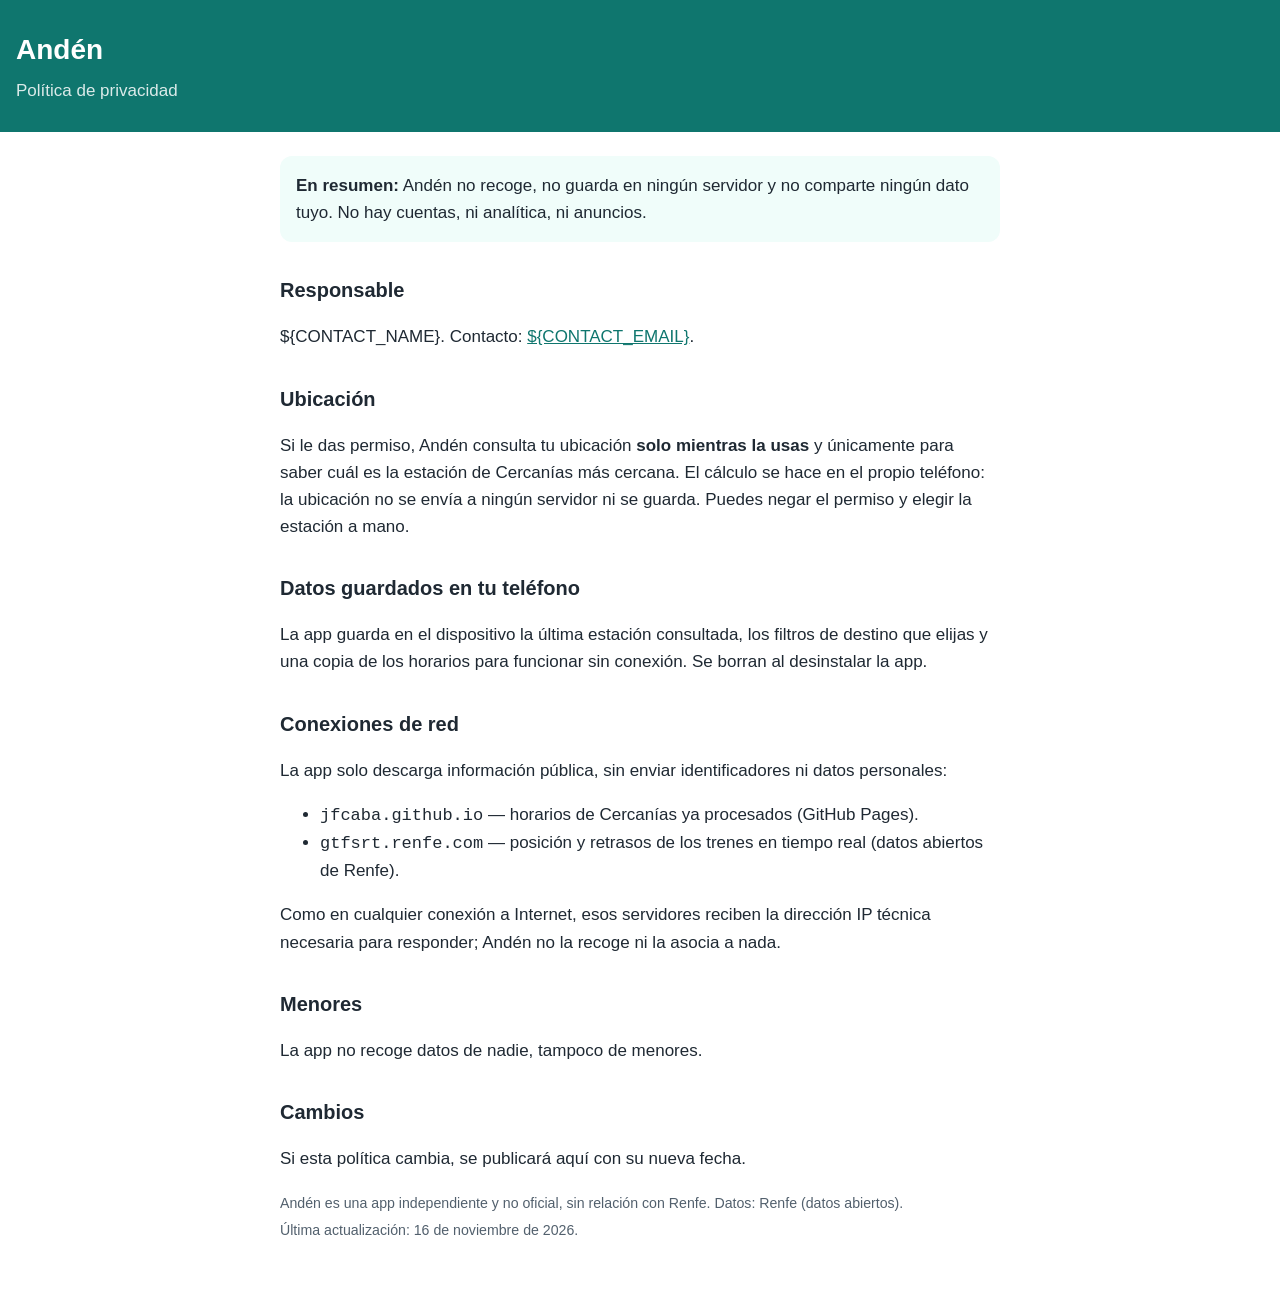
==== web/privacidad.html @ d6100a1b "feat: privacy and support pages on Pages (contact from repo variables) Co-Authored-By: Claude Opus 5" ====
<!doctype html>
<html lang="es">
<head>
<meta charset="utf-8">
<meta name="viewport" content="width=device-width, initial-scale=1">
<title>Andén · Política de privacidad</title>
<style>
  :root { --brand: #0F766E; --ink: #1f2933; --muted: #52606d; --bg: #ffffff; --card: #f0fdfa; }
  @media (prefers-color-scheme: dark) { :root { --ink: #e5e7eb; --muted: #9ca3af; --bg: #0b1514; --card: #12302d; } }
  body { margin: 0; background: var(--bg); color: var(--ink); font: 17px/1.6 -apple-system, BlinkMacSystemFont, "Segoe UI", Roboto, sans-serif; }
  header { background: var(--brand); color: #fff; padding: 28px 16px; }
  header h1 { margin: 0; font-size: 28px; }
  header p { margin: 4px 0 0; opacity: .85; }
  main { max-width: 720px; margin: 0 auto; padding: 24px 16px 48px; }
  h2 { font-size: 20px; margin-top: 32px; }
  .card { background: var(--card); border-radius: 12px; padding: 16px; }
  a { color: var(--brand); }
  @media (prefers-color-scheme: dark) { a { color: #5eead4; } }
  small { color: var(--muted); }
</style>
</head>
<body>
<header><h1>Andén</h1><p>Política de privacidad</p></header>
<main>
  <div class="card"><strong>En resumen:</strong> Andén no recoge, no guarda en ningún servidor y no comparte ningún dato tuyo. No hay cuentas, ni analítica, ni anuncios.</div>

  <h2>Responsable</h2>
  <p>${CONTACT_NAME}. Contacto: <a href="mailto:${CONTACT_EMAIL}">${CONTACT_EMAIL}</a>.</p>

  <h2>Ubicación</h2>
  <p>Si le das permiso, Andén consulta tu ubicación <strong>solo mientras la usas</strong> y únicamente para saber cuál es la estación de Cercanías más cercana. El cálculo se hace en el propio teléfono: la ubicación no se envía a ningún servidor ni se guarda. Puedes negar el permiso y elegir la estación a mano.</p>

  <h2>Datos guardados en tu teléfono</h2>
  <p>La app guarda en el dispositivo la última estación consultada, los filtros de destino que elijas y una copia de los horarios para funcionar sin conexión. Se borran al desinstalar la app.</p>

  <h2>Conexiones de red</h2>
  <p>La app solo descarga información pública, sin enviar identificadores ni datos personales:</p>
  <ul>
    <li><code>jfcaba.github.io</code> — horarios de Cercanías ya procesados (GitHub Pages).</li>
    <li><code>gtfsrt.renfe.com</code> — posición y retrasos de los trenes en tiempo real (datos abiertos de Renfe).</li>
  </ul>
  <p>Como en cualquier conexión a Internet, esos servidores reciben la dirección IP técnica necesaria para responder; Andén no la recoge ni la asocia a nada.</p>

  <h2>Menores</h2>
  <p>La app no recoge datos de nadie, tampoco de menores.</p>

  <h2>Cambios</h2>
  <p>Si esta política cambia, se publicará aquí con su nueva fecha.</p>

  <p><small>Andén es una app independiente y no oficial, sin relación con Renfe. Datos: Renfe (datos abiertos).<br>Última actualización: 16 de noviembre de 2026.</small></p>
</main>
</body>
</html>
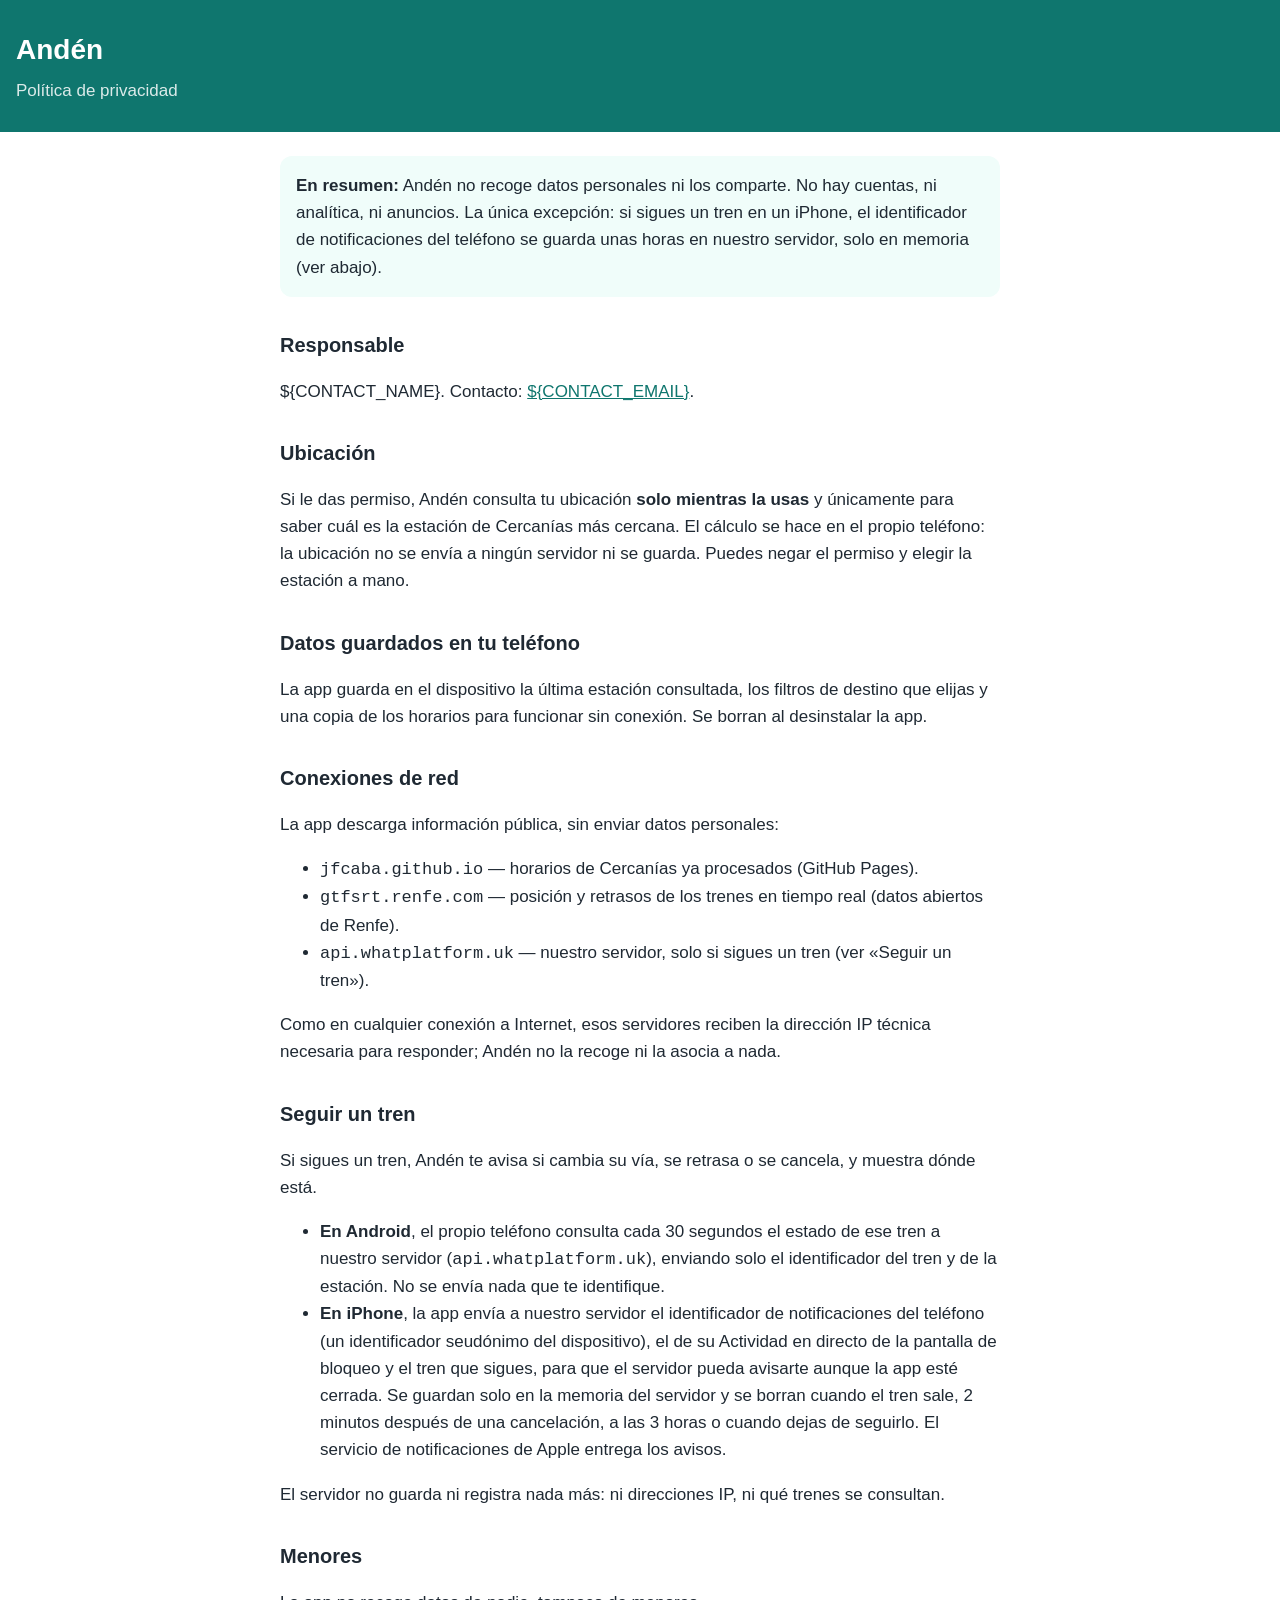
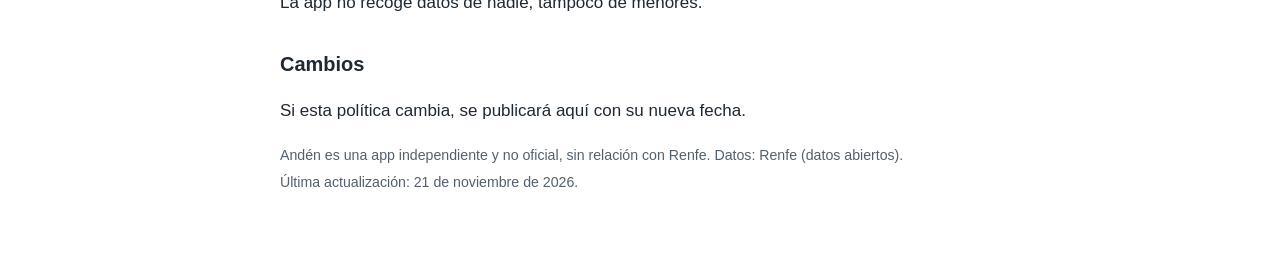
==== commit e9768915: "feat(app): follow a train, live (1.3.0+15) - Long press (or Seguir este tren) follows a train: alert" ====
--- a/web/privacidad.html
+++ b/web/privacidad.html
@@ -22,7 +22,7 @@
 <body>
 <header><h1>Andén</h1><p>Política de privacidad</p></header>
 <main>
-  <div class="card"><strong>En resumen:</strong> Andén no recoge, no guarda en ningún servidor y no comparte ningún dato tuyo. No hay cuentas, ni analítica, ni anuncios.</div>
+  <div class="card"><strong>En resumen:</strong> Andén no recoge datos personales ni los comparte. No hay cuentas, ni analítica, ni anuncios. La única excepción: si sigues un tren en un iPhone, el identificador de notificaciones del teléfono se guarda unas horas en nuestro servidor, solo en memoria (ver abajo).</div>
 
   <h2>Responsable</h2>
   <p>${CONTACT_NAME}. Contacto: <a href="mailto:${CONTACT_EMAIL}">${CONTACT_EMAIL}</a>.</p>
@@ -34,12 +34,21 @@
   <p>La app guarda en el dispositivo la última estación consultada, los filtros de destino que elijas y una copia de los horarios para funcionar sin conexión. Se borran al desinstalar la app.</p>
 
   <h2>Conexiones de red</h2>
-  <p>La app solo descarga información pública, sin enviar identificadores ni datos personales:</p>
+  <p>La app descarga información pública, sin enviar datos personales:</p>
   <ul>
     <li><code>jfcaba.github.io</code> — horarios de Cercanías ya procesados (GitHub Pages).</li>
     <li><code>gtfsrt.renfe.com</code> — posición y retrasos de los trenes en tiempo real (datos abiertos de Renfe).</li>
+    <li><code>api.whatplatform.uk</code> — nuestro servidor, solo si sigues un tren (ver «Seguir un tren»).</li>
   </ul>
   <p>Como en cualquier conexión a Internet, esos servidores reciben la dirección IP técnica necesaria para responder; Andén no la recoge ni la asocia a nada.</p>
+
+  <h2>Seguir un tren</h2>
+  <p>Si sigues un tren, Andén te avisa si cambia su vía, se retrasa o se cancela, y muestra dónde está.</p>
+  <ul>
+    <li><strong>En Android</strong>, el propio teléfono consulta cada 30 segundos el estado de ese tren a nuestro servidor (<code>api.whatplatform.uk</code>), enviando solo el identificador del tren y de la estación. No se envía nada que te identifique.</li>
+    <li><strong>En iPhone</strong>, la app envía a nuestro servidor el identificador de notificaciones del teléfono (un identificador seudónimo del dispositivo), el de su Actividad en directo de la pantalla de bloqueo y el tren que sigues, para que el servidor pueda avisarte aunque la app esté cerrada. Se guardan solo en la memoria del servidor y se borran cuando el tren sale, 2 minutos después de una cancelación, a las 3 horas o cuando dejas de seguirlo. El servicio de notificaciones de Apple entrega los avisos.</li>
+  </ul>
+  <p>El servidor no guarda ni registra nada más: ni direcciones IP, ni qué trenes se consultan.</p>
 
   <h2>Menores</h2>
   <p>La app no recoge datos de nadie, tampoco de menores.</p>
@@ -47,7 +56,7 @@
   <h2>Cambios</h2>
   <p>Si esta política cambia, se publicará aquí con su nueva fecha.</p>
 
-  <p><small>Andén es una app independiente y no oficial, sin relación con Renfe. Datos: Renfe (datos abiertos).<br>Última actualización: 16 de noviembre de 2026.</small></p>
+  <p><small>Andén es una app independiente y no oficial, sin relación con Renfe. Datos: Renfe (datos abiertos).<br>Última actualización: 21 de noviembre de 2026.</small></p>
 </main>
 </body>
 </html>
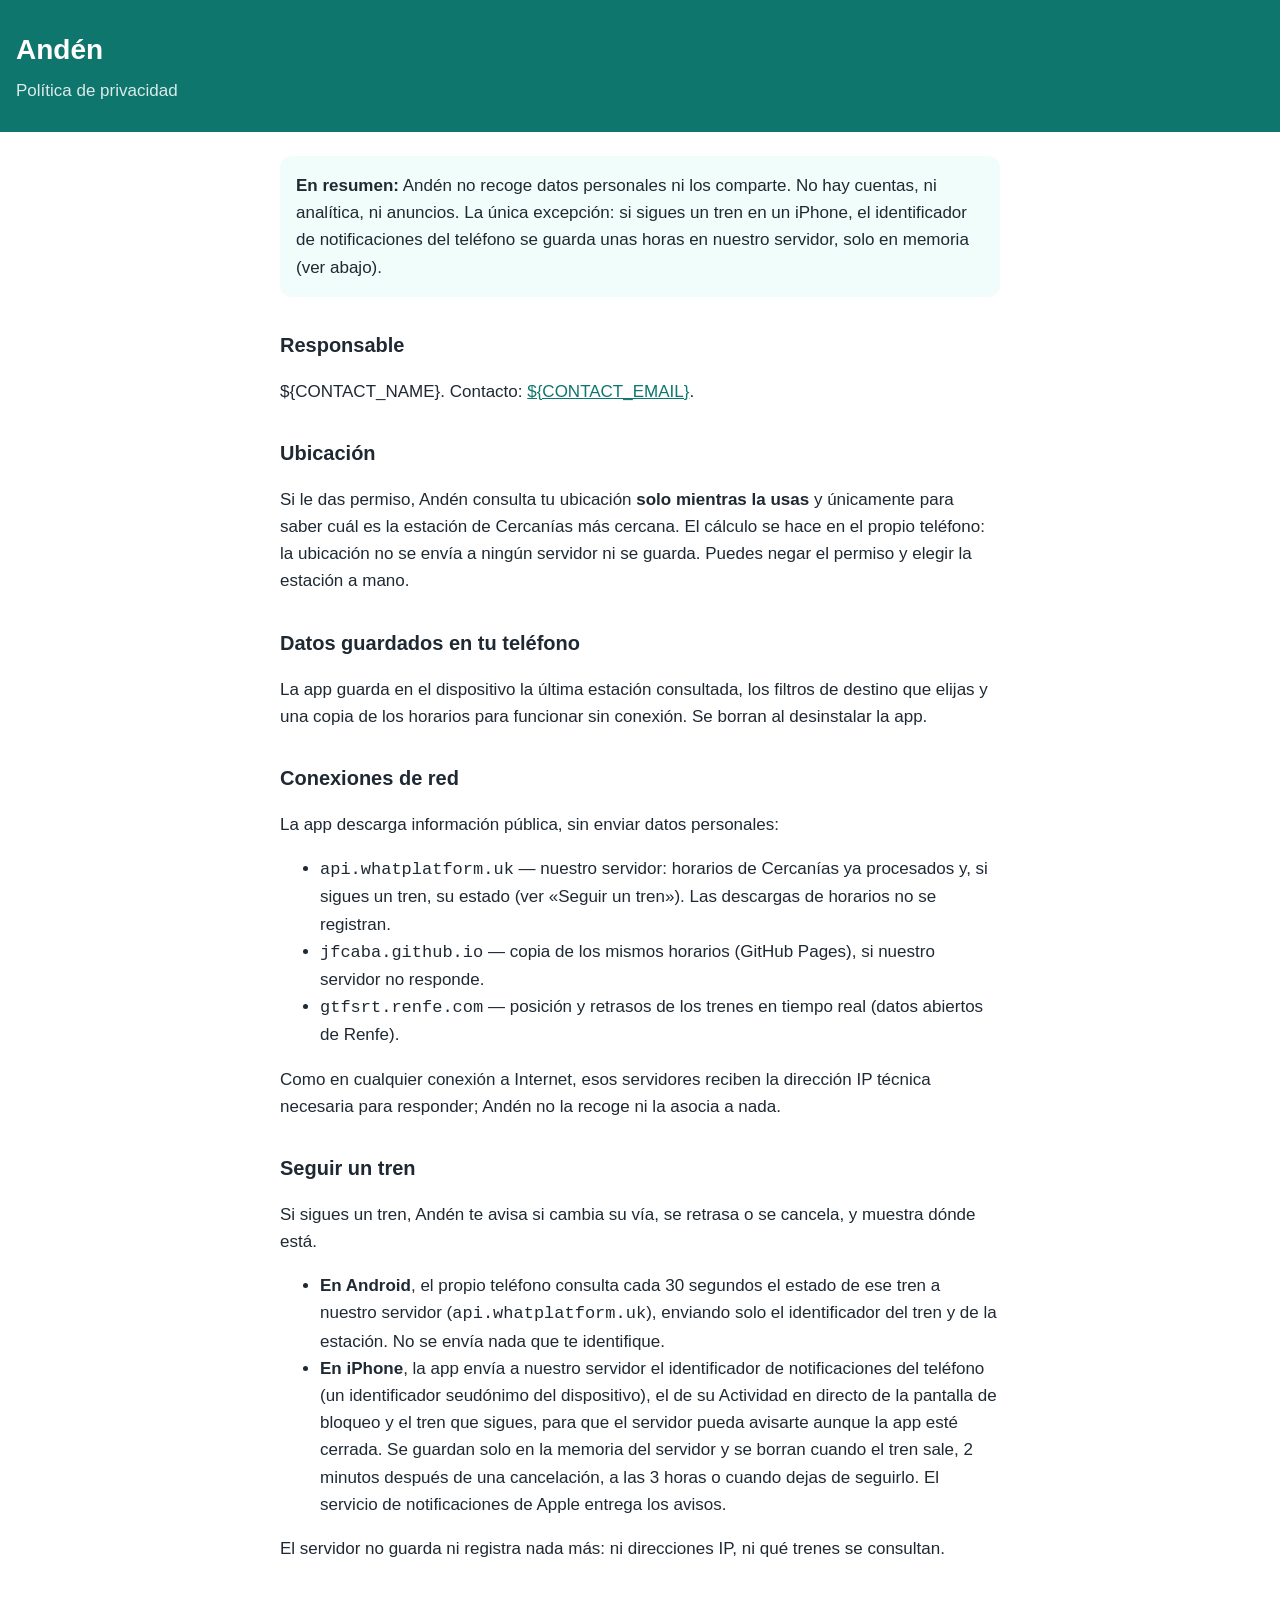
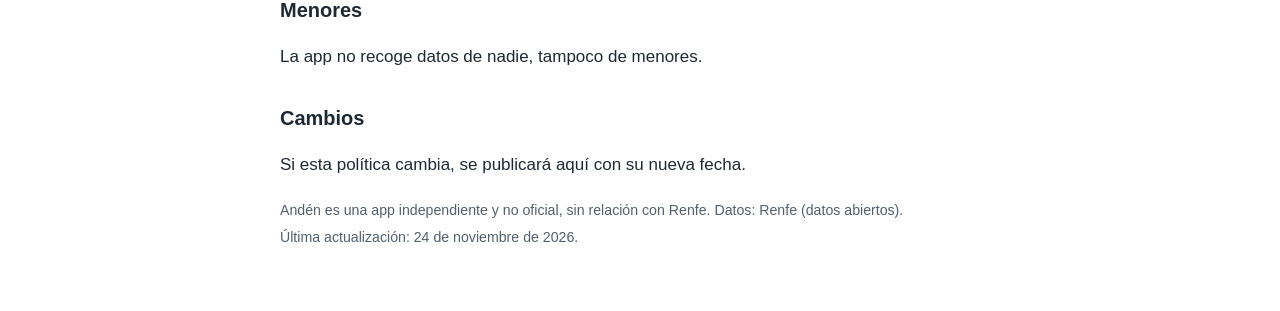
==== commit fca705ac: "feat(app): timetables from our server, GitHub Pages as fallback Privacy page lists api.whatplatform." ====
--- a/web/privacidad.html
+++ b/web/privacidad.html
@@ -36,9 +36,9 @@
   <h2>Conexiones de red</h2>
   <p>La app descarga información pública, sin enviar datos personales:</p>
   <ul>
-    <li><code>jfcaba.github.io</code> — horarios de Cercanías ya procesados (GitHub Pages).</li>
+    <li><code>api.whatplatform.uk</code> — nuestro servidor: horarios de Cercanías ya procesados y, si sigues un tren, su estado (ver «Seguir un tren»). Las descargas de horarios no se registran.</li>
+    <li><code>jfcaba.github.io</code> — copia de los mismos horarios (GitHub Pages), si nuestro servidor no responde.</li>
     <li><code>gtfsrt.renfe.com</code> — posición y retrasos de los trenes en tiempo real (datos abiertos de Renfe).</li>
-    <li><code>api.whatplatform.uk</code> — nuestro servidor, solo si sigues un tren (ver «Seguir un tren»).</li>
   </ul>
   <p>Como en cualquier conexión a Internet, esos servidores reciben la dirección IP técnica necesaria para responder; Andén no la recoge ni la asocia a nada.</p>
 
@@ -56,7 +56,7 @@
   <h2>Cambios</h2>
   <p>Si esta política cambia, se publicará aquí con su nueva fecha.</p>
 
-  <p><small>Andén es una app independiente y no oficial, sin relación con Renfe. Datos: Renfe (datos abiertos).<br>Última actualización: 21 de noviembre de 2026.</small></p>
+  <p><small>Andén es una app independiente y no oficial, sin relación con Renfe. Datos: Renfe (datos abiertos).<br>Última actualización: 24 de noviembre de 2026.</small></p>
 </main>
 </body>
 </html>
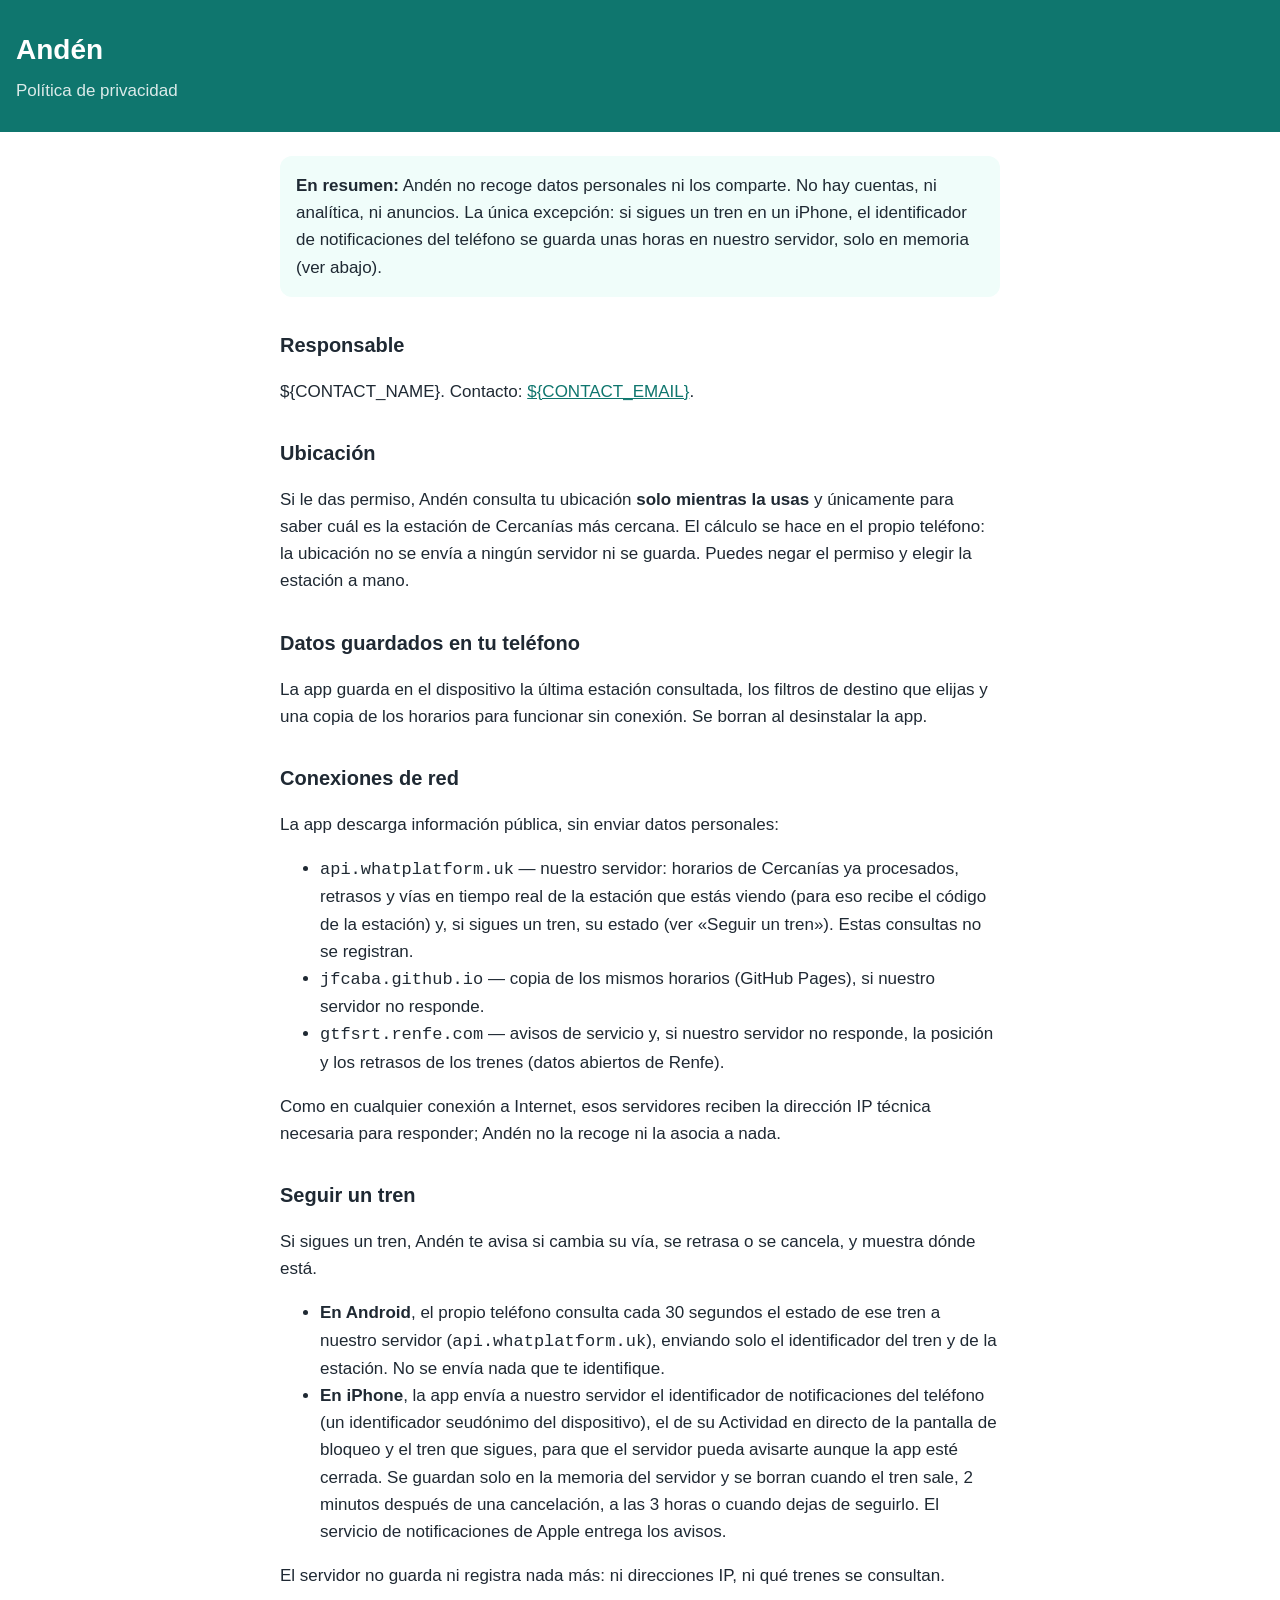
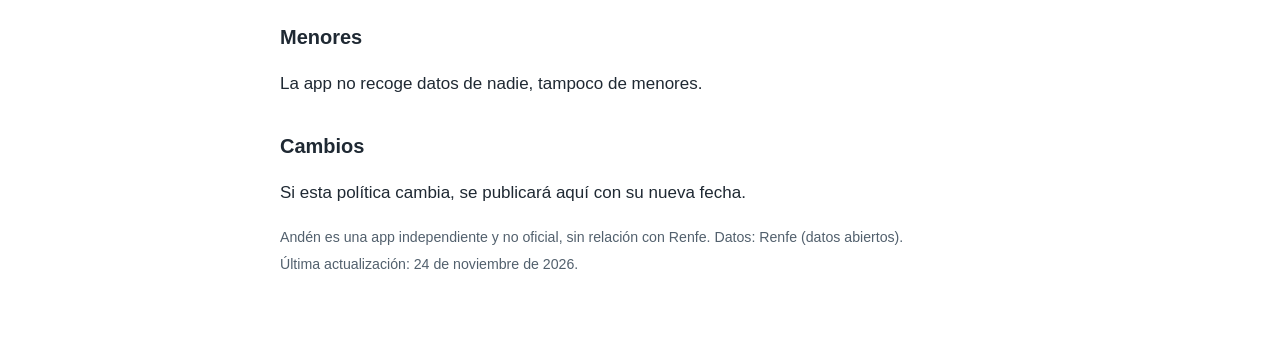
==== commit 4414cfb7: "feat(app): board realtime from our server per station, Renfe as fallback Privacy page: the server se" ====
--- a/web/privacidad.html
+++ b/web/privacidad.html
@@ -36,9 +36,9 @@
   <h2>Conexiones de red</h2>
   <p>La app descarga información pública, sin enviar datos personales:</p>
   <ul>
-    <li><code>api.whatplatform.uk</code> — nuestro servidor: horarios de Cercanías ya procesados y, si sigues un tren, su estado (ver «Seguir un tren»). Las descargas de horarios no se registran.</li>
+    <li><code>api.whatplatform.uk</code> — nuestro servidor: horarios de Cercanías ya procesados, retrasos y vías en tiempo real de la estación que estás viendo (para eso recibe el código de la estación) y, si sigues un tren, su estado (ver «Seguir un tren»). Estas consultas no se registran.</li>
     <li><code>jfcaba.github.io</code> — copia de los mismos horarios (GitHub Pages), si nuestro servidor no responde.</li>
-    <li><code>gtfsrt.renfe.com</code> — posición y retrasos de los trenes en tiempo real (datos abiertos de Renfe).</li>
+    <li><code>gtfsrt.renfe.com</code> — avisos de servicio y, si nuestro servidor no responde, la posición y los retrasos de los trenes (datos abiertos de Renfe).</li>
   </ul>
   <p>Como en cualquier conexión a Internet, esos servidores reciben la dirección IP técnica necesaria para responder; Andén no la recoge ni la asocia a nada.</p>
 
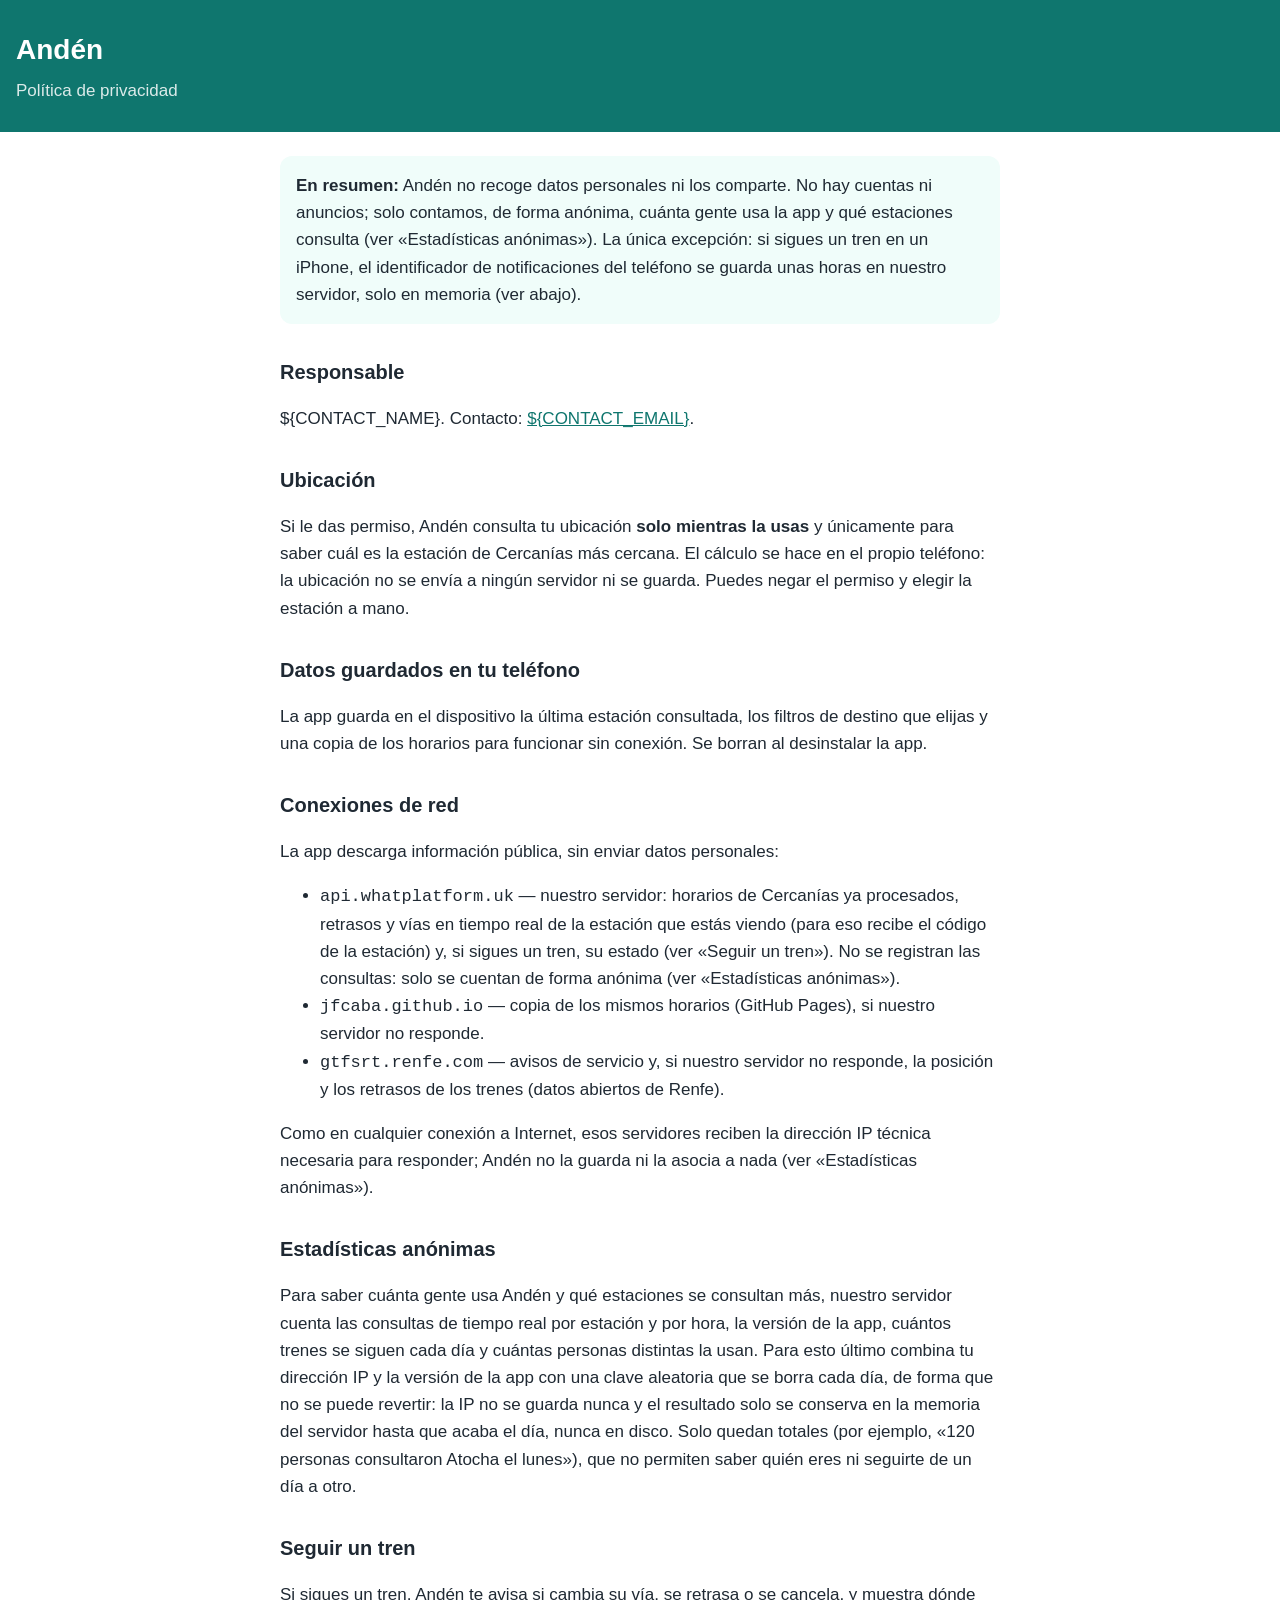
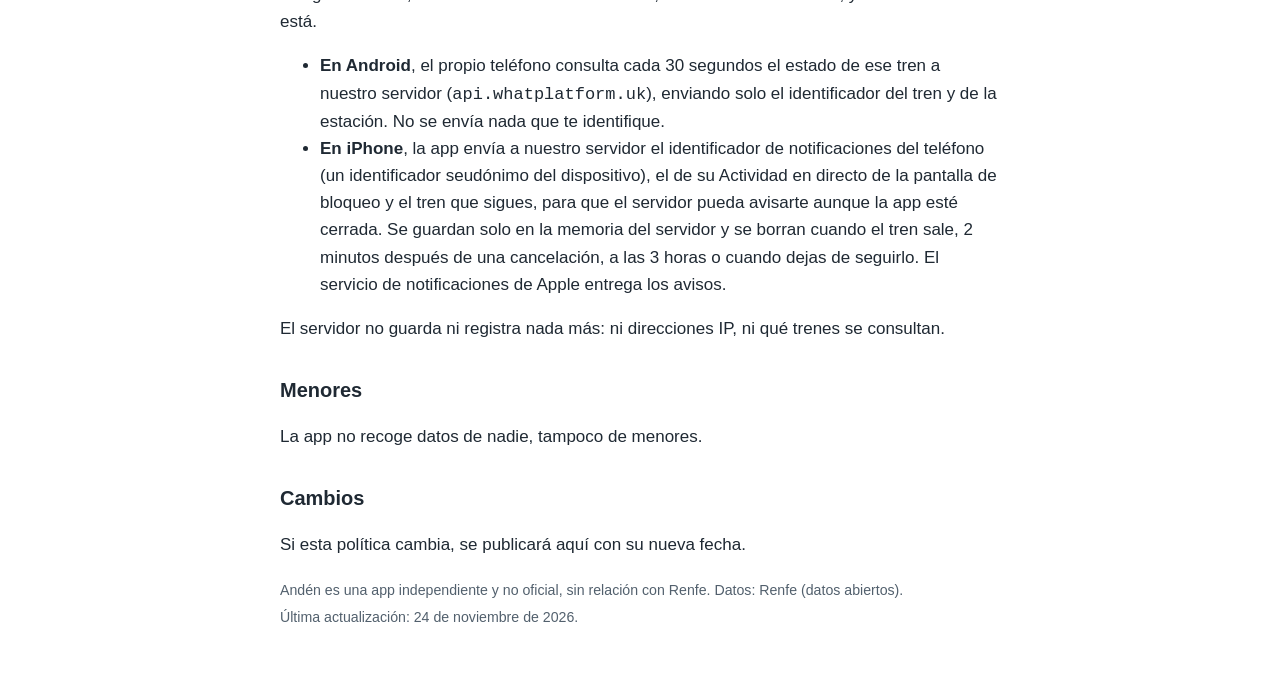
==== commit 35d3c664: "feat(server): /admin usage stats per station (aggregates only) Port of What Platform's stats: people" ====
--- a/web/privacidad.html
+++ b/web/privacidad.html
@@ -22,7 +22,7 @@
 <body>
 <header><h1>Andén</h1><p>Política de privacidad</p></header>
 <main>
-  <div class="card"><strong>En resumen:</strong> Andén no recoge datos personales ni los comparte. No hay cuentas, ni analítica, ni anuncios. La única excepción: si sigues un tren en un iPhone, el identificador de notificaciones del teléfono se guarda unas horas en nuestro servidor, solo en memoria (ver abajo).</div>
+  <div class="card"><strong>En resumen:</strong> Andén no recoge datos personales ni los comparte. No hay cuentas ni anuncios; solo contamos, de forma anónima, cuánta gente usa la app y qué estaciones consulta (ver «Estadísticas anónimas»). La única excepción: si sigues un tren en un iPhone, el identificador de notificaciones del teléfono se guarda unas horas en nuestro servidor, solo en memoria (ver abajo).</div>
 
   <h2>Responsable</h2>
   <p>${CONTACT_NAME}. Contacto: <a href="mailto:${CONTACT_EMAIL}">${CONTACT_EMAIL}</a>.</p>
@@ -36,11 +36,14 @@
   <h2>Conexiones de red</h2>
   <p>La app descarga información pública, sin enviar datos personales:</p>
   <ul>
-    <li><code>api.whatplatform.uk</code> — nuestro servidor: horarios de Cercanías ya procesados, retrasos y vías en tiempo real de la estación que estás viendo (para eso recibe el código de la estación) y, si sigues un tren, su estado (ver «Seguir un tren»). Estas consultas no se registran.</li>
+    <li><code>api.whatplatform.uk</code> — nuestro servidor: horarios de Cercanías ya procesados, retrasos y vías en tiempo real de la estación que estás viendo (para eso recibe el código de la estación) y, si sigues un tren, su estado (ver «Seguir un tren»). No se registran las consultas: solo se cuentan de forma anónima (ver «Estadísticas anónimas»).</li>
     <li><code>jfcaba.github.io</code> — copia de los mismos horarios (GitHub Pages), si nuestro servidor no responde.</li>
     <li><code>gtfsrt.renfe.com</code> — avisos de servicio y, si nuestro servidor no responde, la posición y los retrasos de los trenes (datos abiertos de Renfe).</li>
   </ul>
-  <p>Como en cualquier conexión a Internet, esos servidores reciben la dirección IP técnica necesaria para responder; Andén no la recoge ni la asocia a nada.</p>
+  <p>Como en cualquier conexión a Internet, esos servidores reciben la dirección IP técnica necesaria para responder; Andén no la guarda ni la asocia a nada (ver «Estadísticas anónimas»).</p>
+
+  <h2>Estadísticas anónimas</h2>
+  <p>Para saber cuánta gente usa Andén y qué estaciones se consultan más, nuestro servidor cuenta las consultas de tiempo real por estación y por hora, la versión de la app, cuántos trenes se siguen cada día y cuántas personas distintas la usan. Para esto último combina tu dirección IP y la versión de la app con una clave aleatoria que se borra cada día, de forma que no se puede revertir: la IP no se guarda nunca y el resultado solo se conserva en la memoria del servidor hasta que acaba el día, nunca en disco. Solo quedan totales (por ejemplo, «120 personas consultaron Atocha el lunes»), que no permiten saber quién eres ni seguirte de un día a otro.</p>
 
   <h2>Seguir un tren</h2>
   <p>Si sigues un tren, Andén te avisa si cambia su vía, se retrasa o se cancela, y muestra dónde está.</p>
